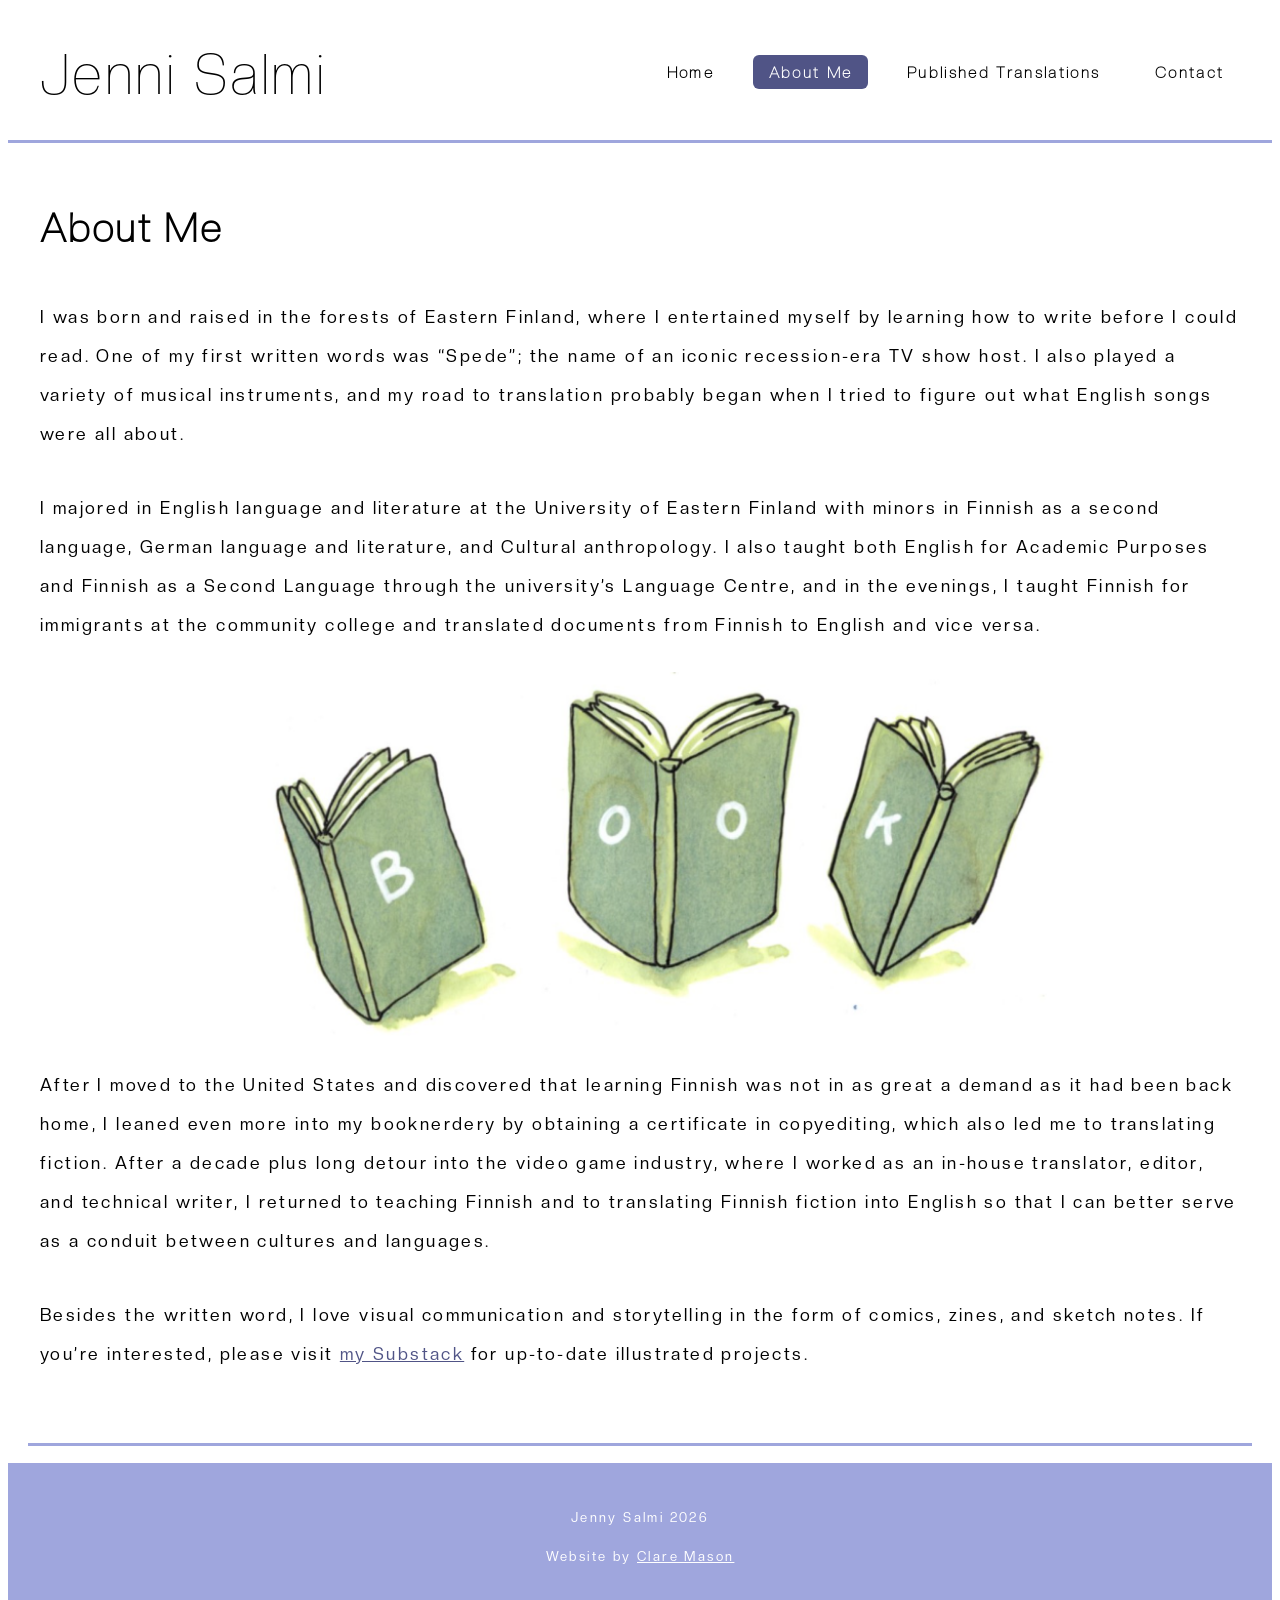
==== about.html @ 66e3f046 "adding images and copy" ====
<!doctype html>
<html>
  <head>
    <title>Jenni Salmi</title>
    <meta charset="utf-8" />
    <meta
      name="viewport"
      content="width=device-width, initial-scale=1, user-scalable=no"
    />
    <link rel="icon" type="image/x-icon" href="images/favicon.ico" />
    <link rel="stylesheet" href="assets/css/main.css" />
  </head>
  <body>
    <div id="page-wrapper">
      <!-- Header -->
      <div id="header-wrapper">
        <!-- Moblie Menu Bar-->
        <img
          src="./images/menu.png"
          id="mobile-menu-btn"
          style="position: absolute; left: 20px; top: 20px"
        />

        <div class="mobile-menu" style="display: none">
          <div><a href="index.html">Home</a></div>
          <div class="current"><a href="about.html">About Me</a></div>
          <div>
            <a href="published-translations.html">Published Translations</a>
          </div>
          <div><a href="contact.html">Contact</a></div>
        </div>
        <!-- Desktop Menu Bar-->
        <header id="header" class="container">
          <!-- Logo -->
          <div id="logo">
            <h1><a href="index.html">Jenni Salmi</a></h1>
          </div>
          <!-- Nav -->
          <nav id="nav">
            <ul>
              <li><a href="index.html">Home</a></li>
              <li class="current"><a href="about.html">About Me</a></li>
              <li>
                <a href="published-translations.html">Published Translations</a>
              </li>
              <li><a href="contact.html">Contact</a></li>
            </ul>
          </nav>
        </header>
      </div>

      <!-- Main -->
      <div id="main-wrapper">
        <div class="container">
          <div id="content">
            <!-- Content -->
            <div
              class="column"
              style="align-items: center; justify-content: center"
            >
              <div class="column">
                <h2>About Me</h2>
                <p>
                  I was born and raised in the forests of Eastern Finland, where
                  I entertained myself by learning how to write before I could
                  read. One of my first written words was “Spede”; the name of
                  an iconic recession-era TV show host. I also played a variety
                  of musical instruments, and my road to translation probably
                  began when I tried to figure out what English songs were all
                  about.
                </p>
                <p>
                  I majored in English language and literature at the University
                  of Eastern Finland with minors in Finnish as a second
                  language, German language and literature, and Cultural
                  anthropology. I also taught both English for Academic Purposes
                  and Finnish as a Second Language through the university’s
                  Language Centre, and in the evenings, I taught Finnish for
                  immigrants at the community college and translated documents
                  from Finnish to English and vice versa.
                </p>
              </div>

              <div class="column">
                <img
                  style="padding: 10px"
                  width="100%"
                  src="./images/book.png"
                  alt=" Illustration in green ink and black marker of three open books, with backs and covers facing the viewer, their front covers spelling the word BOOK."
                />
              </div>
            </div>
            <div
              class="row"
              style="align-items: center; justify-content: center"
            >
              <div class="column">
                <p>
                  After I moved to the United States and discovered that
                  learning Finnish was not in as great a demand as it had been
                  back home, I leaned even more into my booknerdery by obtaining
                  a certificate in copyediting, which also led me to translating
                  fiction. After a decade plus long detour into the video game
                  industry, where I worked as an in-house translator, editor,
                  and technical writer, I returned to teaching Finnish and to
                  translating Finnish fiction into English so that I can better
                  serve as a conduit between cultures and languages.
                </p>

                <p>
                  Besides the written word, I love visual communication and
                  storytelling in the form of comics, zines, and sketch notes.
                  If you’re interested, please visit
                  <a href="https://translatetheworld.substack.com"
                    >my Substack</a
                  >
                  for up-to-date illustrated projects.
                </p>
              </div>
            </div>
          </div>
        </div>
      </div>
      <!-- Footer -->
      <div id="footer-wrapper">
        <footer id="footer" class="container">
          <div class="column" style="align-items: center">
            <div id="copyright">Jenny Salmi&nbsp;</div>
            <div>
              Website by <a href="https://claremason.net">Clare Mason</a>
            </div>
          </div>
        </footer>
      </div>
    </div>
  </body>
  <script type="text/javascript" src="./assets/scripts.js"></script>
</html>
---- assets/css/main.css ----
@import url("common.css");

@font-face {
  font-family: CreatoDisplayRegular; /* set name */
  src: url(./../fonts/CreatoDisplay-Regular.otf); /* url of the font */
}
@font-face {
  font-family: CreatoDisplayThin; /* set name */
  src: url(./../fonts/CreatoDisplay-Thin.otf); /* url of the font */
}

:root {
  --primary: #9fa6dd;
  --secondary: #505486;
}

.grid-container div {
  padding: 10px;
  text-align: center;
}

.divider {
  border: 1px solid var(--primary);
}

body {
  background-color: white;
  letter-spacing: 0.15rem;
  font-family: CreatoDisplayRegular;
  font-size: 13pt;
  line-height: 2.25em;
}
p {
  font-family: CreatoDisplayRegular;
}

input,
select,
textarea {
  font-family: CreatoDisplayRegular;
  font-size: 13pt;
  font-weight: 300;
  line-height: 2.25em;
}

a {
  color: var(--secondary);
  text-decoration: underline;
}

a:hover {
  text-decoration: none;
}

hr {
  border: 0;
  border-top: solid 1px #eee;
}

.booktitle {
  display: none;
}
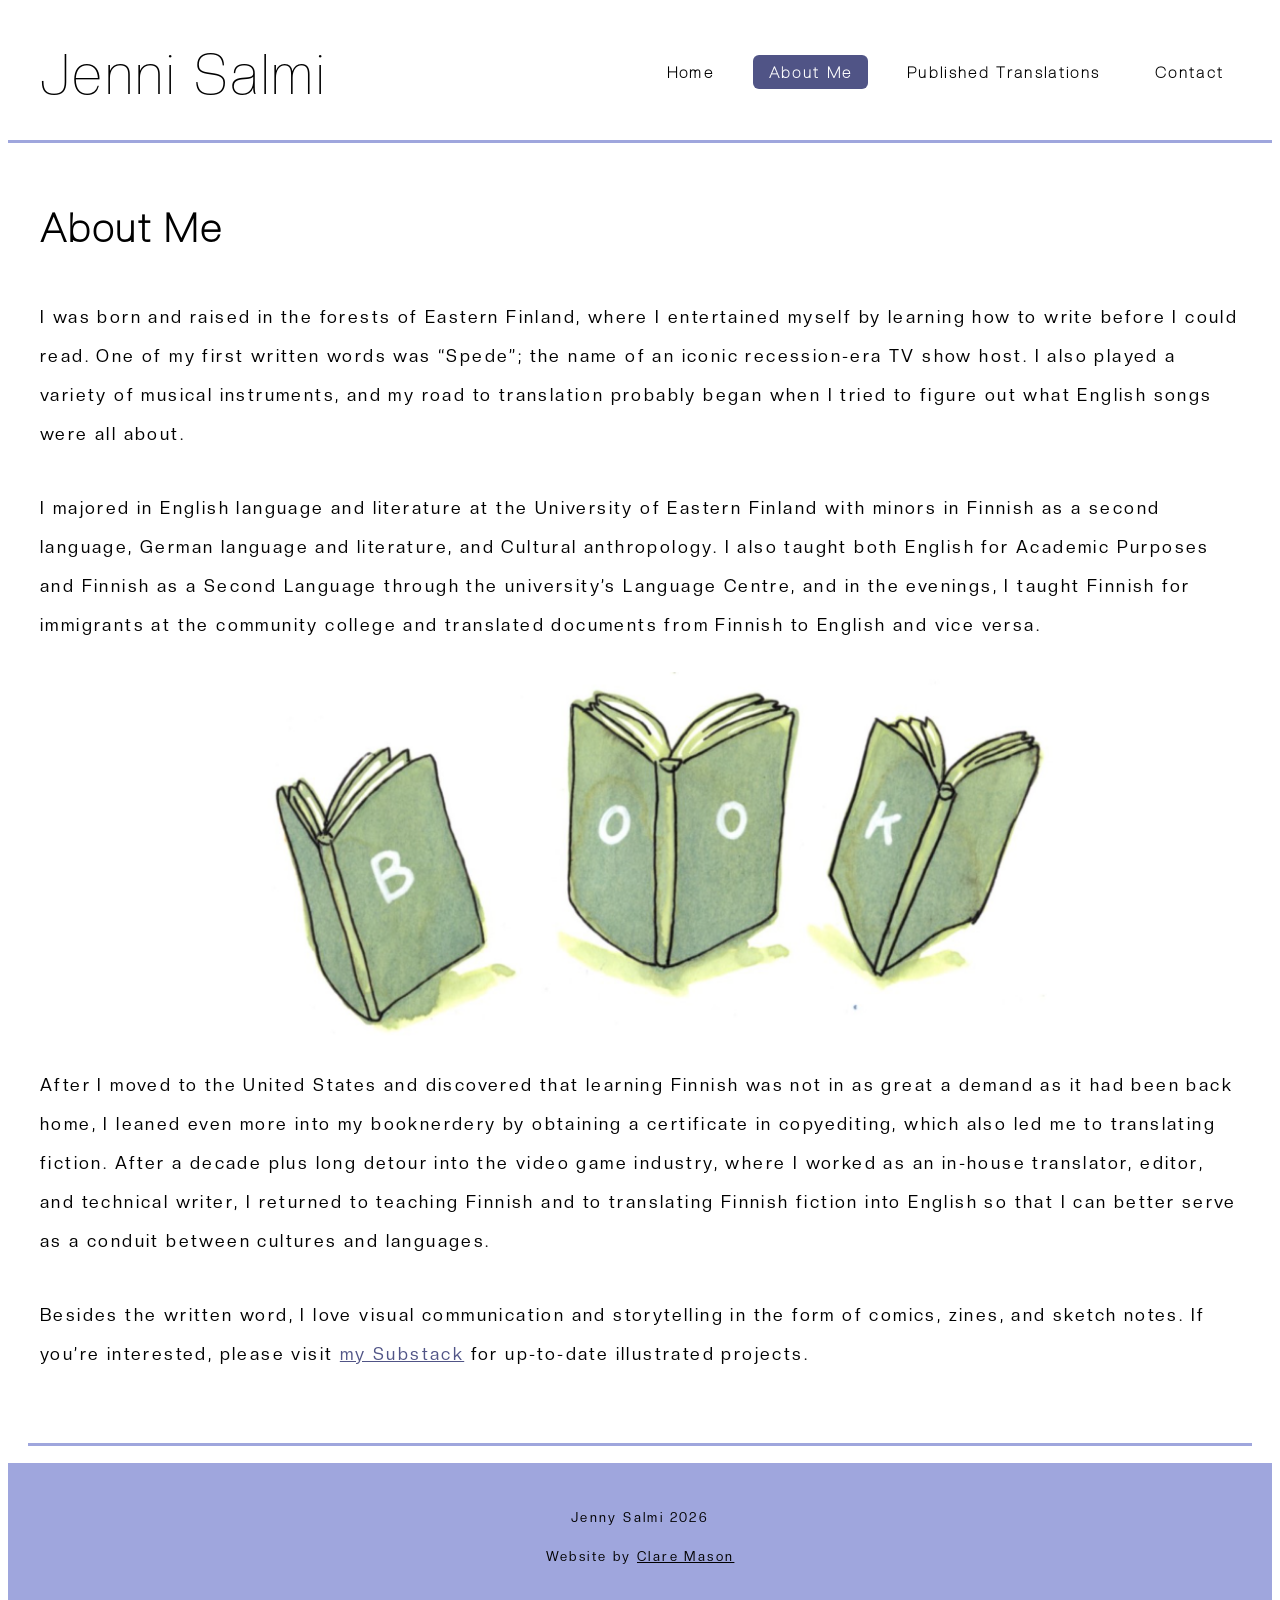
==== commit 539ab787: "fixing accessibility issues" ====
--- a/about.html
+++ b/about.html
@@ -1,5 +1,5 @@
 <!doctype html>
-<html>
+<html lang="en">
   <head>
     <title>Jenni Salmi</title>
     <meta charset="utf-8" />
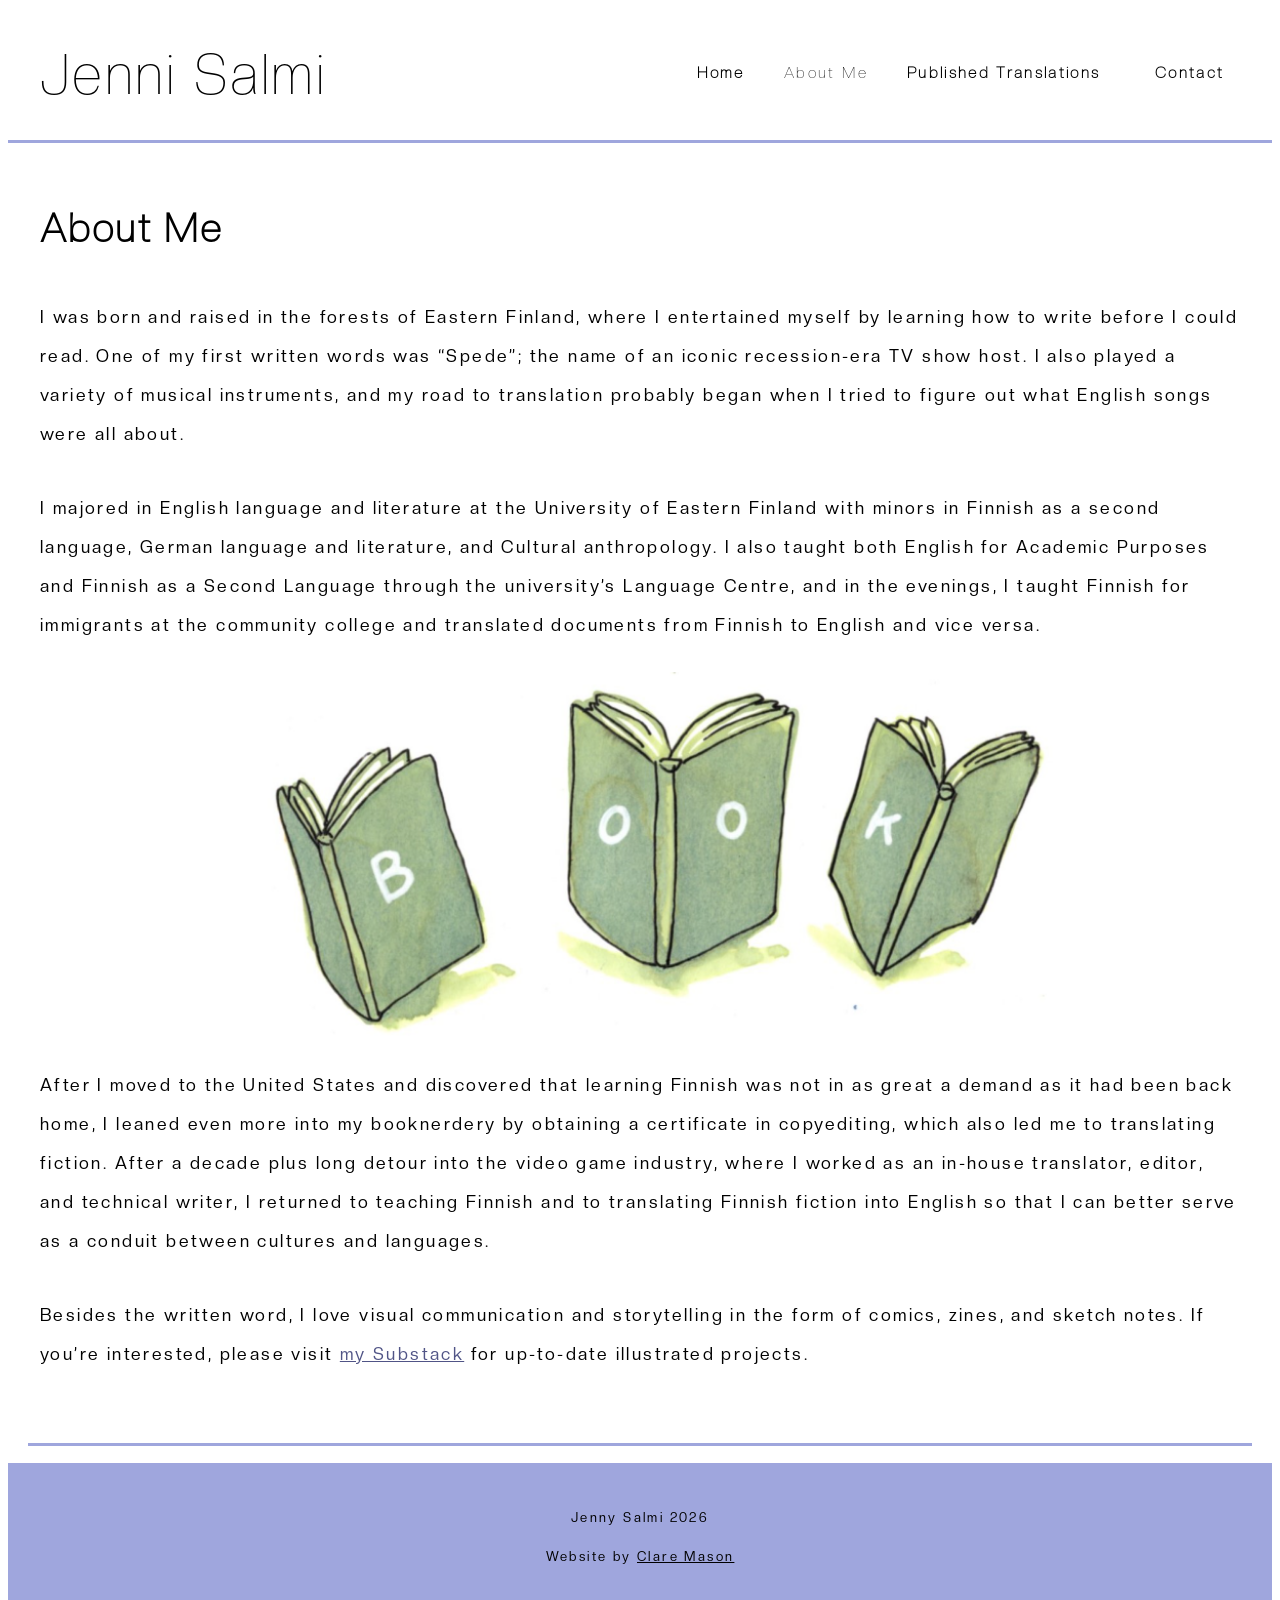
==== commit 467121d6: "Update about.html" ====
--- a/about.html
+++ b/about.html
@@ -23,7 +23,7 @@
 
         <div class="mobile-menu" style="display: none">
           <div><a href="index.html">Home</a></div>
-          <div class="current"><a href="about.html">About Me</a></div>
+          <div class="current"><a>About Me</a></div>
           <div>
             <a href="published-translations.html">Published Translations</a>
           </div>
@@ -39,7 +39,7 @@
           <nav id="nav">
             <ul>
               <li><a href="index.html">Home</a></li>
-              <li class="current"><a href="about.html">About Me</a></li>
+              <li class="current"><a">About Me</a></li>
               <li>
                 <a href="published-translations.html">Published Translations</a>
               </li>
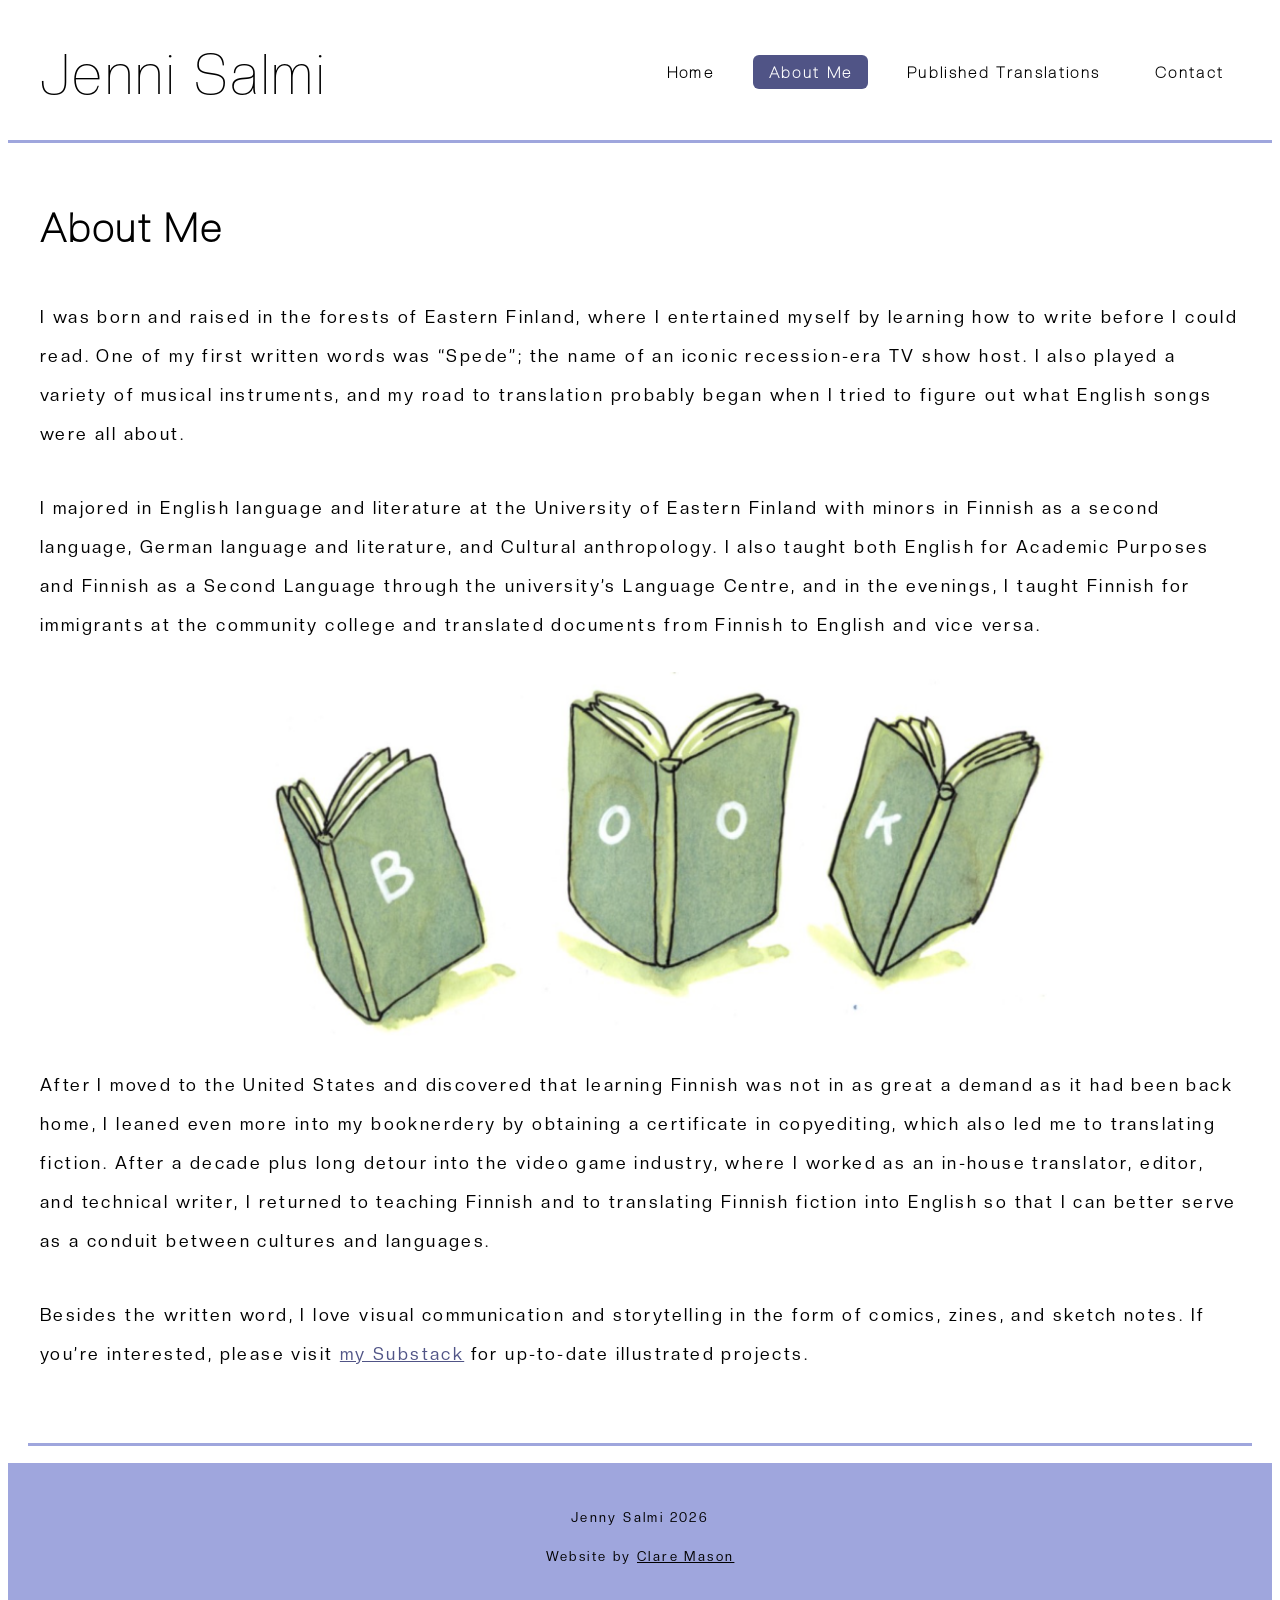
==== commit d13eccb2: "Update about.html" ====
--- a/about.html
+++ b/about.html
@@ -18,12 +18,13 @@
         <img
           src="./images/menu.png"
           id="mobile-menu-btn"
+          alt="menu icon for moblie"
           style="position: absolute; left: 20px; top: 20px"
         />
 
         <div class="mobile-menu" style="display: none">
           <div><a href="index.html">Home</a></div>
-          <div class="current"><a>About Me</a></div>
+          <div class="current"><a href="about.html">About Me</a></div>
           <div>
             <a href="published-translations.html">Published Translations</a>
           </div>
@@ -39,7 +40,7 @@
           <nav id="nav">
             <ul>
               <li><a href="index.html">Home</a></li>
-              <li class="current"><a">About Me</a></li>
+              <li class="current"><a href="about.html">About Me</a></li>
               <li>
                 <a href="published-translations.html">Published Translations</a>
               </li>
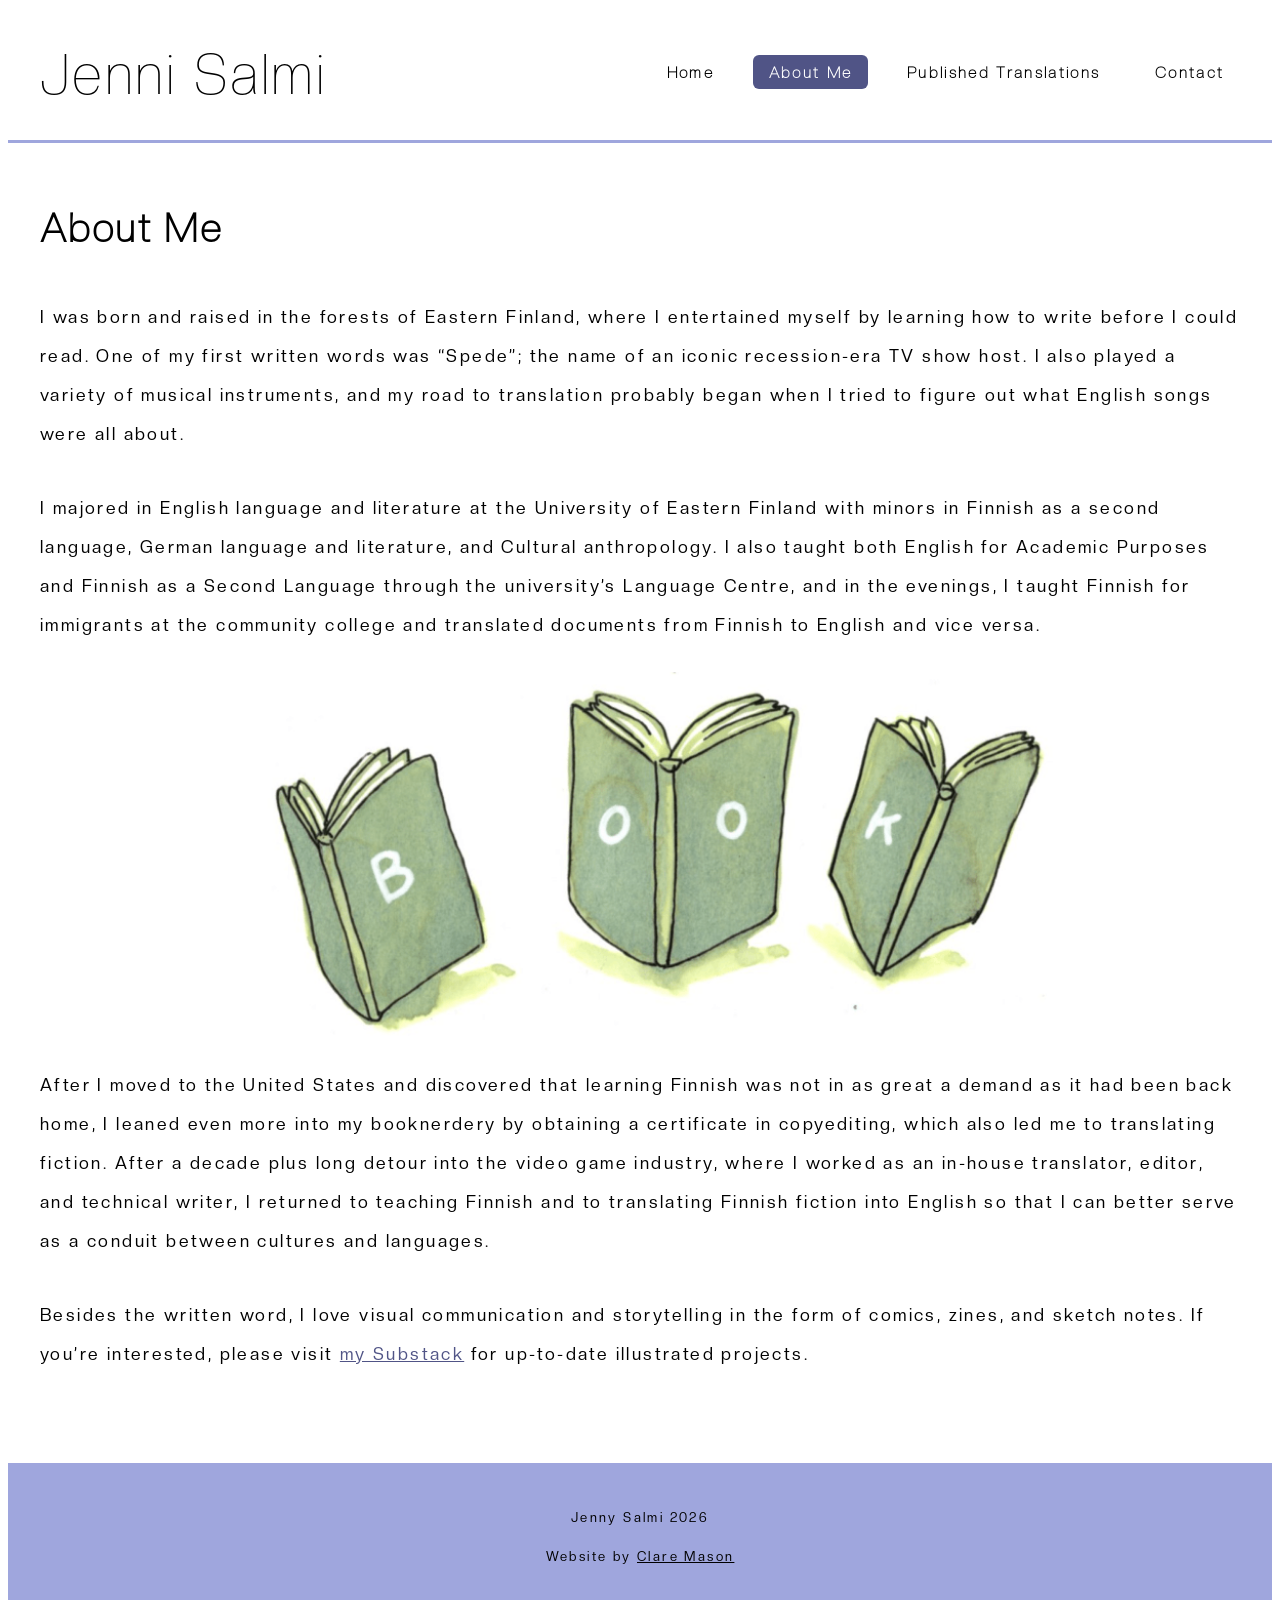
==== commit 5ba6e591: "compress images and adding README" ====
--- a/about.html
+++ b/about.html
@@ -122,17 +122,15 @@
           </div>
         </div>
       </div>
-      <!-- Footer -->
-      <div id="footer-wrapper">
-        <footer id="footer" class="container">
-          <div class="column" style="align-items: center">
-            <div id="copyright">Jenny Salmi&nbsp;</div>
-            <div>
-              Website by <a href="https://claremason.net">Clare Mason</a>
-            </div>
-          </div>
-        </footer>
-      </div>
+    </div>
+    <!-- Footer -->
+    <div id="footer-wrapper">
+      <footer id="footer" class="container">
+        <div class="column" style="align-items: center">
+          <div id="copyright">Jenny Salmi&nbsp;</div>
+          <div>Website by <a href="https://claremason.net">Clare Mason</a></div>
+        </div>
+      </footer>
     </div>
   </body>
   <script type="text/javascript" src="./assets/scripts.js"></script>
--- a/assets/css/main.css
+++ b/assets/css/main.css
@@ -1,4 +1,4 @@
-@import url("common.css");
+@import url("firefox.css");
 
 @font-face {
   font-family: CreatoDisplayRegular; /* set name */
@@ -12,6 +12,31 @@
 :root {
   --primary: #9fa6dd;
   --secondary: #505486;
+}
+
+/* Body and Wrappers */
+.content {
+  width: 500px;
+}
+
+header {
+  margin: 0 0 2em 0;
+  position: relative;
+}
+
+#header-wrapper {
+  /* add color here to change header color*/
+  box-shadow: 0px 3px 0px 0px var(--primary);
+}
+
+#main-wrapper {
+  padding: 1em 0 3em 0;
+}
+
+.container {
+  margin: 0 auto;
+  max-width: 100%;
+  width: 1000px;
 }
 
 .grid-container div {
@@ -40,7 +65,7 @@
   font-family: CreatoDisplayRegular;
   font-size: 13pt;
   font-weight: 300;
-  line-height: 2.25em;
+  line-height: 1em;
 }
 
 a {
@@ -60,3 +85,309 @@
 .booktitle {
   display: none;
 }
+
+/* Moblie Menu */
+#mobile-menu-btn {
+  display: none;
+}
+
+.mobile-menu a {
+  color: inherit;
+  text-decoration: none;
+}
+.mobile-menu {
+  color: black;
+  display: none;
+}
+
+/* Fonts */
+
+h1,
+h2,
+h3,
+h4,
+h5,
+h6 {
+  font-weight: 800;
+  font-family: CreatoDisplayThin;
+}
+
+h1 a,
+h2 a,
+h3 a,
+h4 a,
+h5 a,
+h6 a {
+  color: inherit;
+  text-decoration: none;
+  outline: 0;
+}
+
+h1 {
+  font-size: 3.25em;
+  line-height: 1em;
+}
+
+h2 {
+  font-size: 2.25em;
+  line-height: 1em;
+}
+
+h3 {
+  font-size: 1.35em;
+  margin: 0.5em;
+}
+
+/* Forms */
+
+form label {
+  font-weight: 800;
+  margin: 0.5em 0 0.5em 0;
+  font-size: 1em;
+  color: var(--secondary);
+}
+
+form input,
+form select,
+form textarea {
+  border-radius: 8px;
+  border: solid 1px var(--secondary);
+  width: stretch;
+}
+
+form input:focus,
+form select:focus,
+form textarea:focus {
+  border-color: soild 3px var(--secondary);
+}
+
+form input,
+form select {
+  line-height: 3em;
+  padding: 0 1em;
+}
+
+form textarea {
+  min-height: 9em;
+  padding: 1em;
+}
+
+/* Button */
+
+input[type="button"],
+input[type="submit"],
+input[type="reset"],
+button,
+.button {
+  background: var(--secondary);
+  color: white;
+  text-decoration: none;
+  border-radius: 6px;
+  letter-spacing: 0.15em;
+  font-family: CreatoDisplayRegular;
+  outline: 0;
+  border: 0;
+  cursor: pointer;
+  padding: 10px;
+  margin-top: 20px;
+}
+
+/* Nav */
+
+#nav {
+  position: absolute;
+  right: 0;
+  top: 14px;
+  font-size: 0.9em;
+  font-family: CreatoDisplayThin;
+}
+
+#nav ul {
+  list-style: none;
+  padding-left: 0;
+}
+
+#nav ul li {
+  float: left;
+  line-height: 4.5em;
+  padding-left: 1.5em;
+}
+
+#nav ul li a,
+#nav ul li span {
+  font-weight: 800;
+  letter-spacing: 0.15em;
+  color: black;
+  text-decoration: none;
+  border-radius: 6px;
+  padding: 0.5em 1em 0.5em 1em;
+}
+
+#nav ul li > ul {
+  display: none;
+}
+
+#nav ul li.current a {
+  background: var(--secondary);
+  color: #fff;
+}
+
+/* Footer */
+
+#footer a {
+  color: inherit;
+}
+
+footer div {
+  color: black;
+  font-size: small;
+}
+
+#footer-wrapper {
+  padding: 2em 0 2em 0;
+  background-color: var(--primary);
+}
+
+/* Logo */
+
+#logo h1 {
+  color: black;
+  font-weight: 400;
+  font-size: 3.25em;
+  letter-spacing: 0.05em;
+  display: inline-block;
+  vertical-align: middle;
+}
+
+/* Sizes */
+
+.contact-row {
+  gap: 100px;
+}
+.grid-container {
+  display: grid;
+  grid-template-columns: auto auto;
+  padding: 10px;
+}
+
+.container {
+  width: 1200px;
+}
+.row {
+  display: flex;
+  flex-direction: row;
+}
+
+.column {
+  display: flex;
+  flex-direction: column;
+}
+
+@media screen and (max-width: 1280px) {
+  .grid-container {
+    display: grid;
+    grid-template-columns: auto auto;
+    padding: 10px;
+  }
+
+  .row {
+    display: flex;
+    flex-direction: row;
+  }
+
+  .column {
+    display: flex;
+    flex-direction: column;
+  }
+  .contact-row {
+    gap: 20px;
+  }
+  #main-wrapper {
+    margin: 20px;
+  }
+}
+
+/*Moblie view */
+@media screen and (max-width: 980px) {
+  .row {
+    display: flex;
+    flex-direction: column;
+  }
+
+  .container {
+    width: 960px;
+  }
+
+  .column {
+    display: flex;
+    flex-direction: column;
+    align-items: center;
+  }
+
+  #main-wrapper {
+    margin: 20px;
+  }
+
+  .grid-container {
+    display: grid;
+    grid-template-columns: auto;
+    padding: 10px;
+  }
+  body,
+  input,
+  select,
+  textarea {
+    font-size: 11pt;
+  }
+
+  .contact-row {
+    gap: 0;
+  }
+  /* Wrappers */
+
+  #header-wrapper {
+    padding: 3em 0 1em 0;
+    text-align: center;
+  }
+
+  /* Header */
+
+  #header {
+    margin: 0 auto;
+  }
+
+  /* Logo */
+
+  #logo span {
+    display: block;
+    margin: 0;
+  }
+
+  /* Nav */
+
+  #nav {
+    display: none;
+  }
+
+  input[type="button"],
+  input[type="submit"],
+  input[type="reset"],
+  button,
+  .button {
+    width: 100%;
+    text-align: center;
+    font-size: 1.25em !important;
+  }
+  /* Moblie Menu */
+
+  #mobile-menu-btn {
+    display: block;
+  }
+
+  .mobile-menu {
+    display: none;
+    flex-direction: column;
+    justify-content: space-around;
+    align-items: center;
+  }
+}
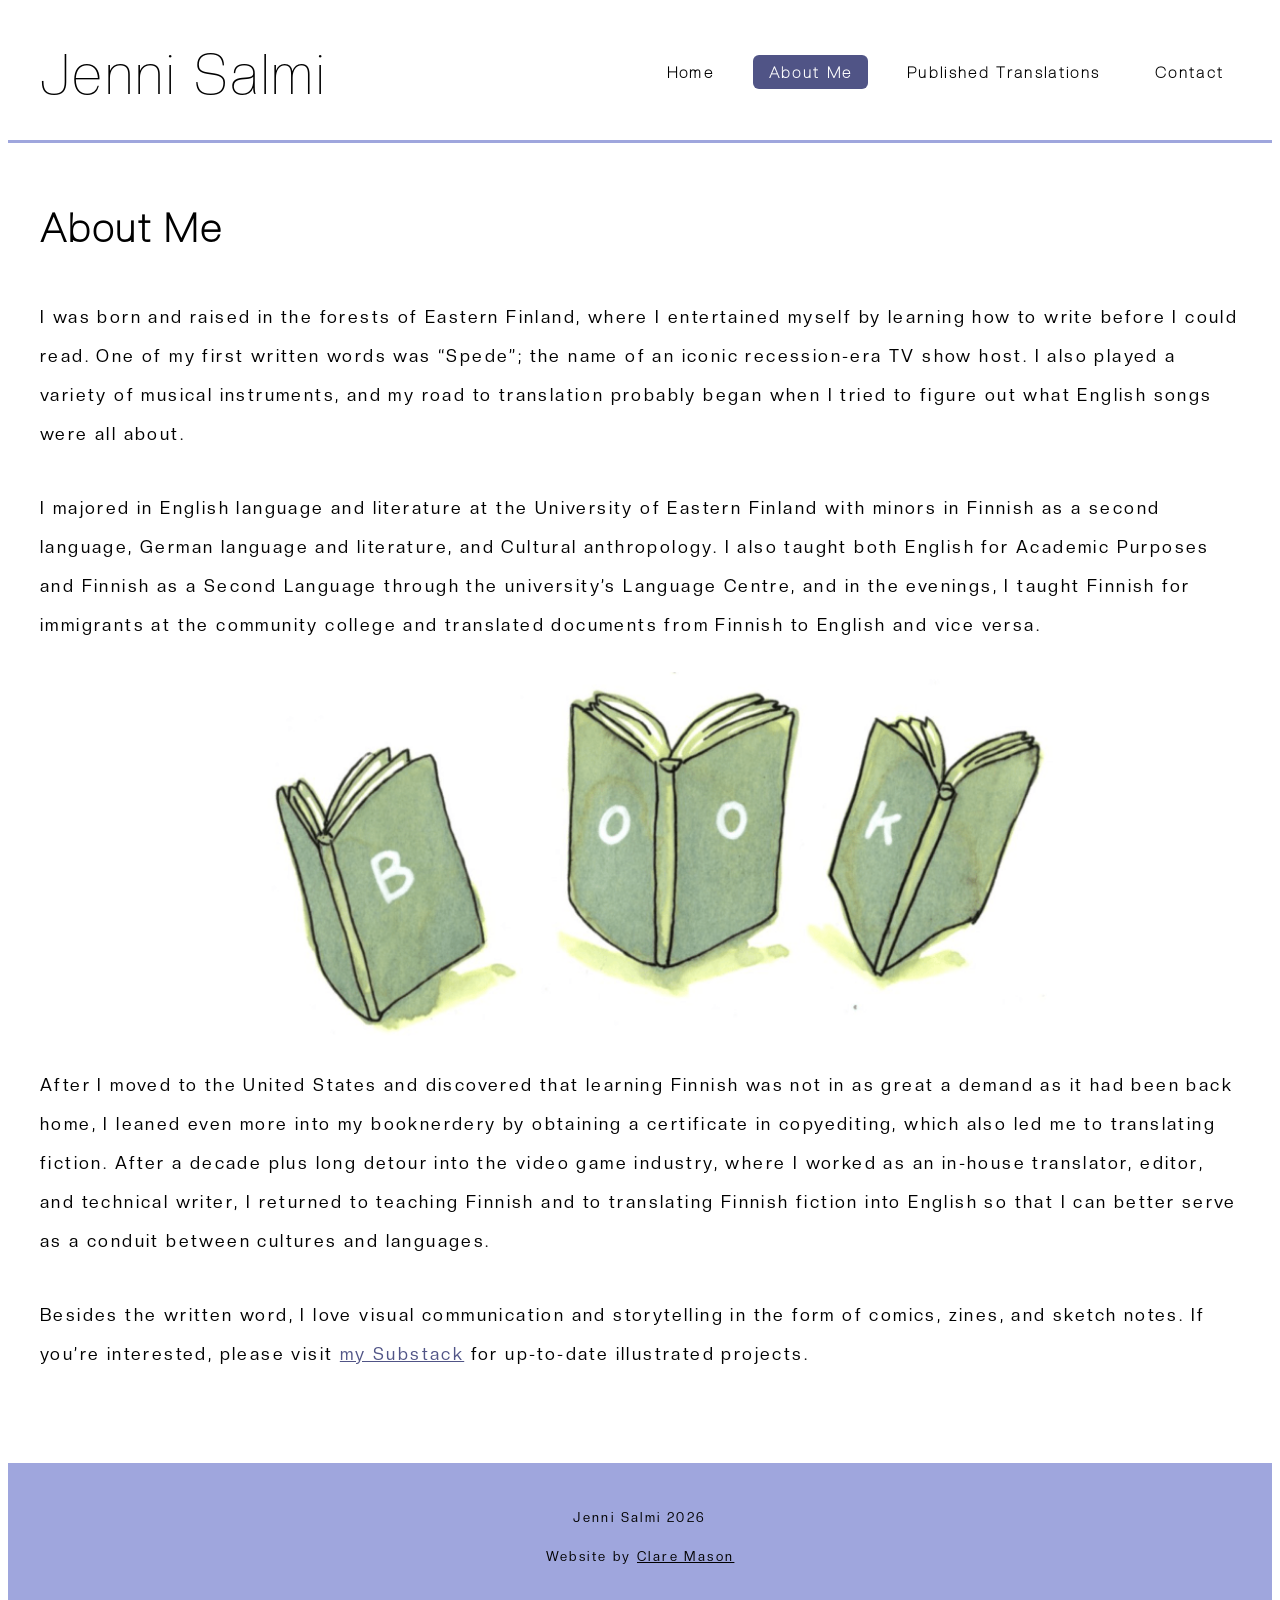
==== commit aabb81d0: "fixing typo" ====
--- a/about.html
+++ b/about.html
@@ -127,7 +127,7 @@
     <div id="footer-wrapper">
       <footer id="footer" class="container">
         <div class="column" style="align-items: center">
-          <div id="copyright">Jenny Salmi&nbsp;</div>
+          <div id="copyright">Jenni Salmi&nbsp;</div>
           <div>Website by <a href="https://claremason.net">Clare Mason</a></div>
         </div>
       </footer>
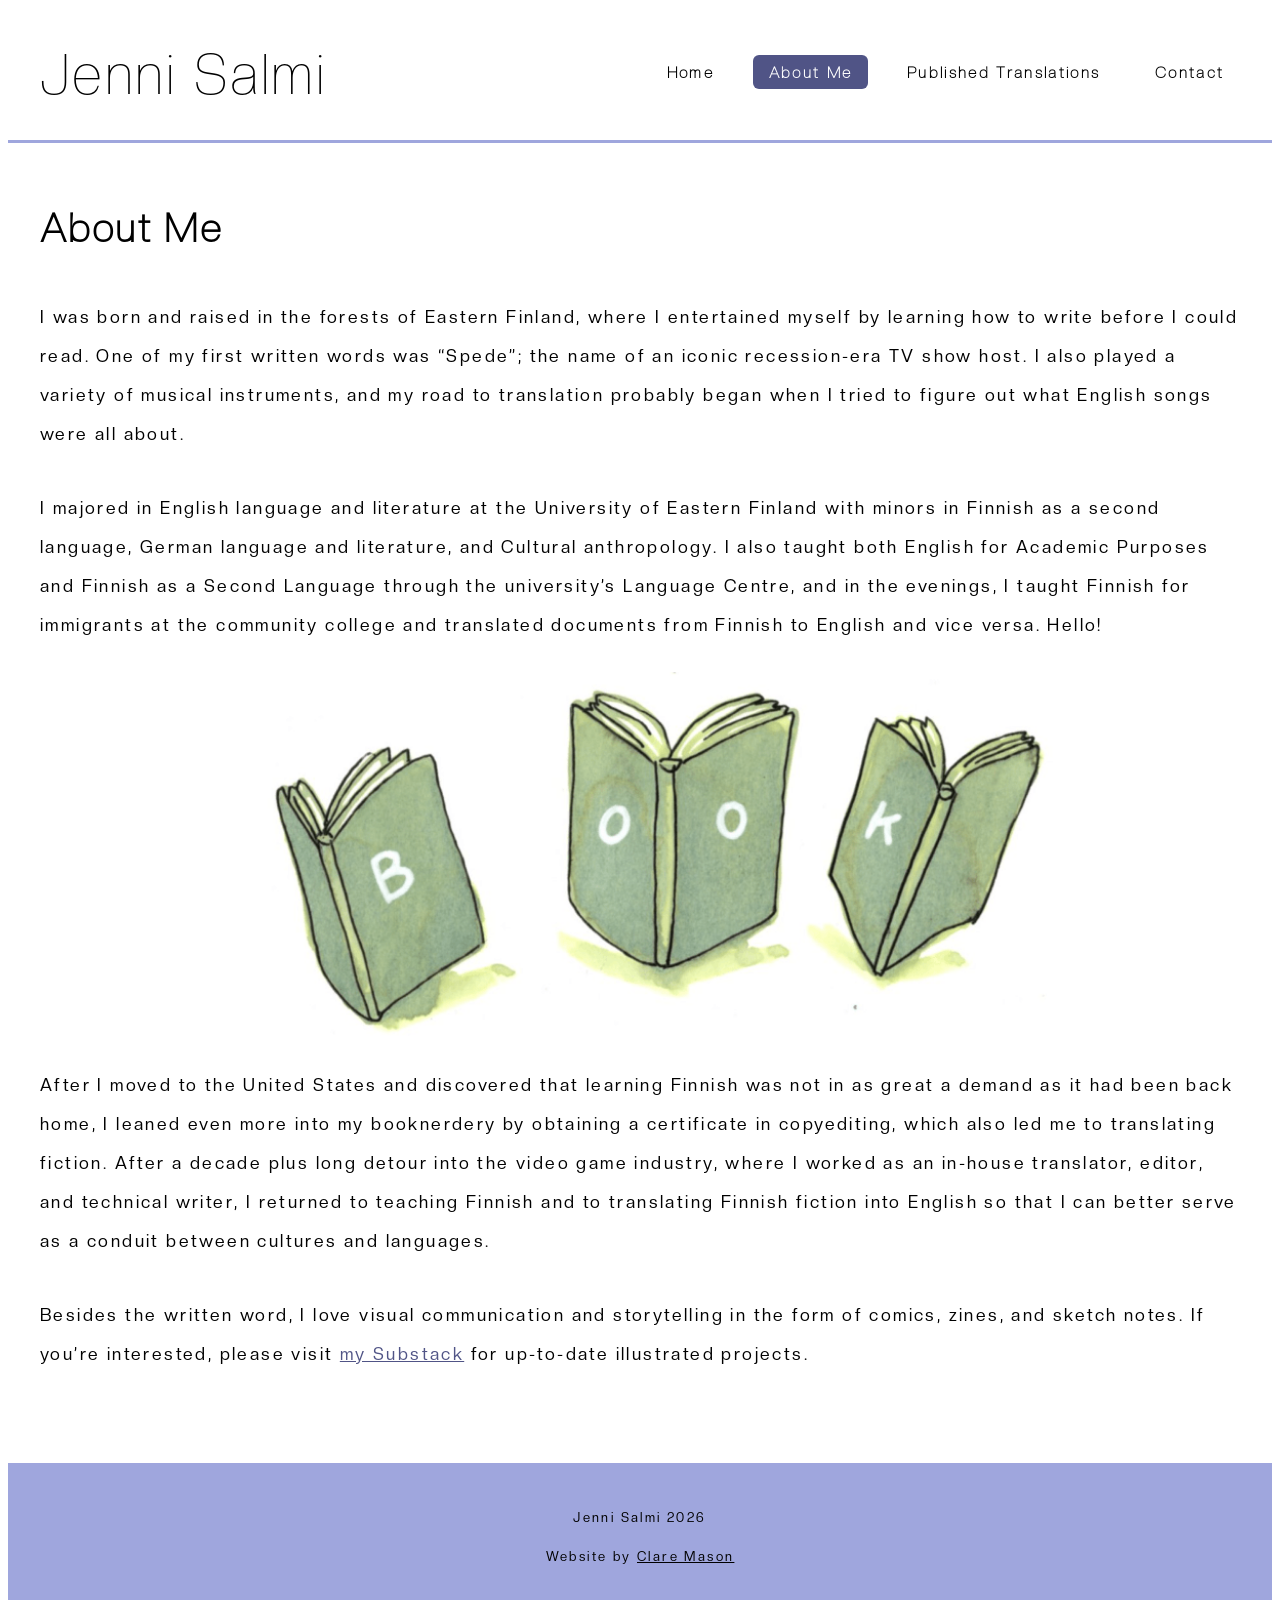
==== commit f671895e: "Update about.html" ====
--- a/about.html
+++ b/about.html
@@ -78,7 +78,7 @@
                   and Finnish as a Second Language through the university’s
                   Language Centre, and in the evenings, I taught Finnish for
                   immigrants at the community college and translated documents
-                  from Finnish to English and vice versa.
+                  from Finnish to English and vice versa. Hello!
                 </p>
               </div>
 
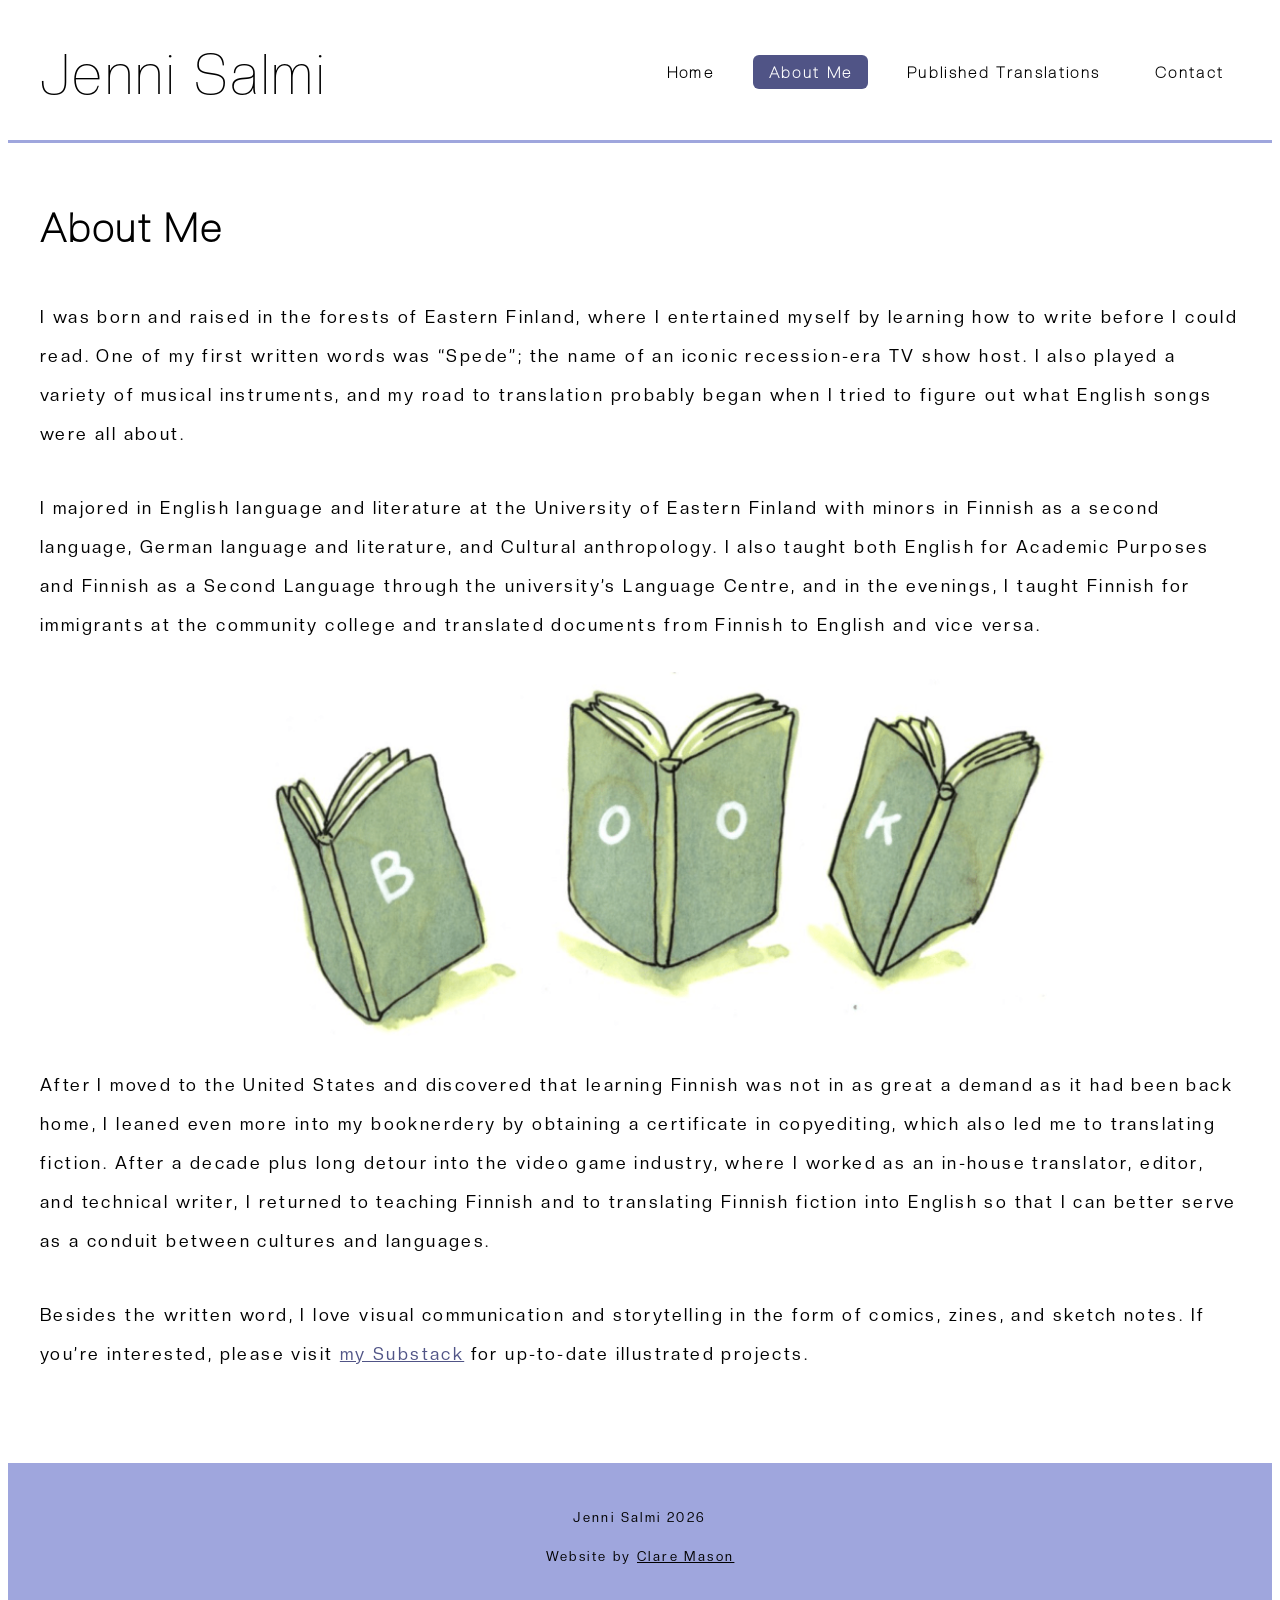
==== commit 9f7b8037: "Update about.html" ====
--- a/about.html
+++ b/about.html
@@ -78,7 +78,7 @@
                   and Finnish as a Second Language through the university’s
                   Language Centre, and in the evenings, I taught Finnish for
                   immigrants at the community college and translated documents
-                  from Finnish to English and vice versa. Hello!
+                  from Finnish to English and vice versa.
                 </p>
               </div>
 
